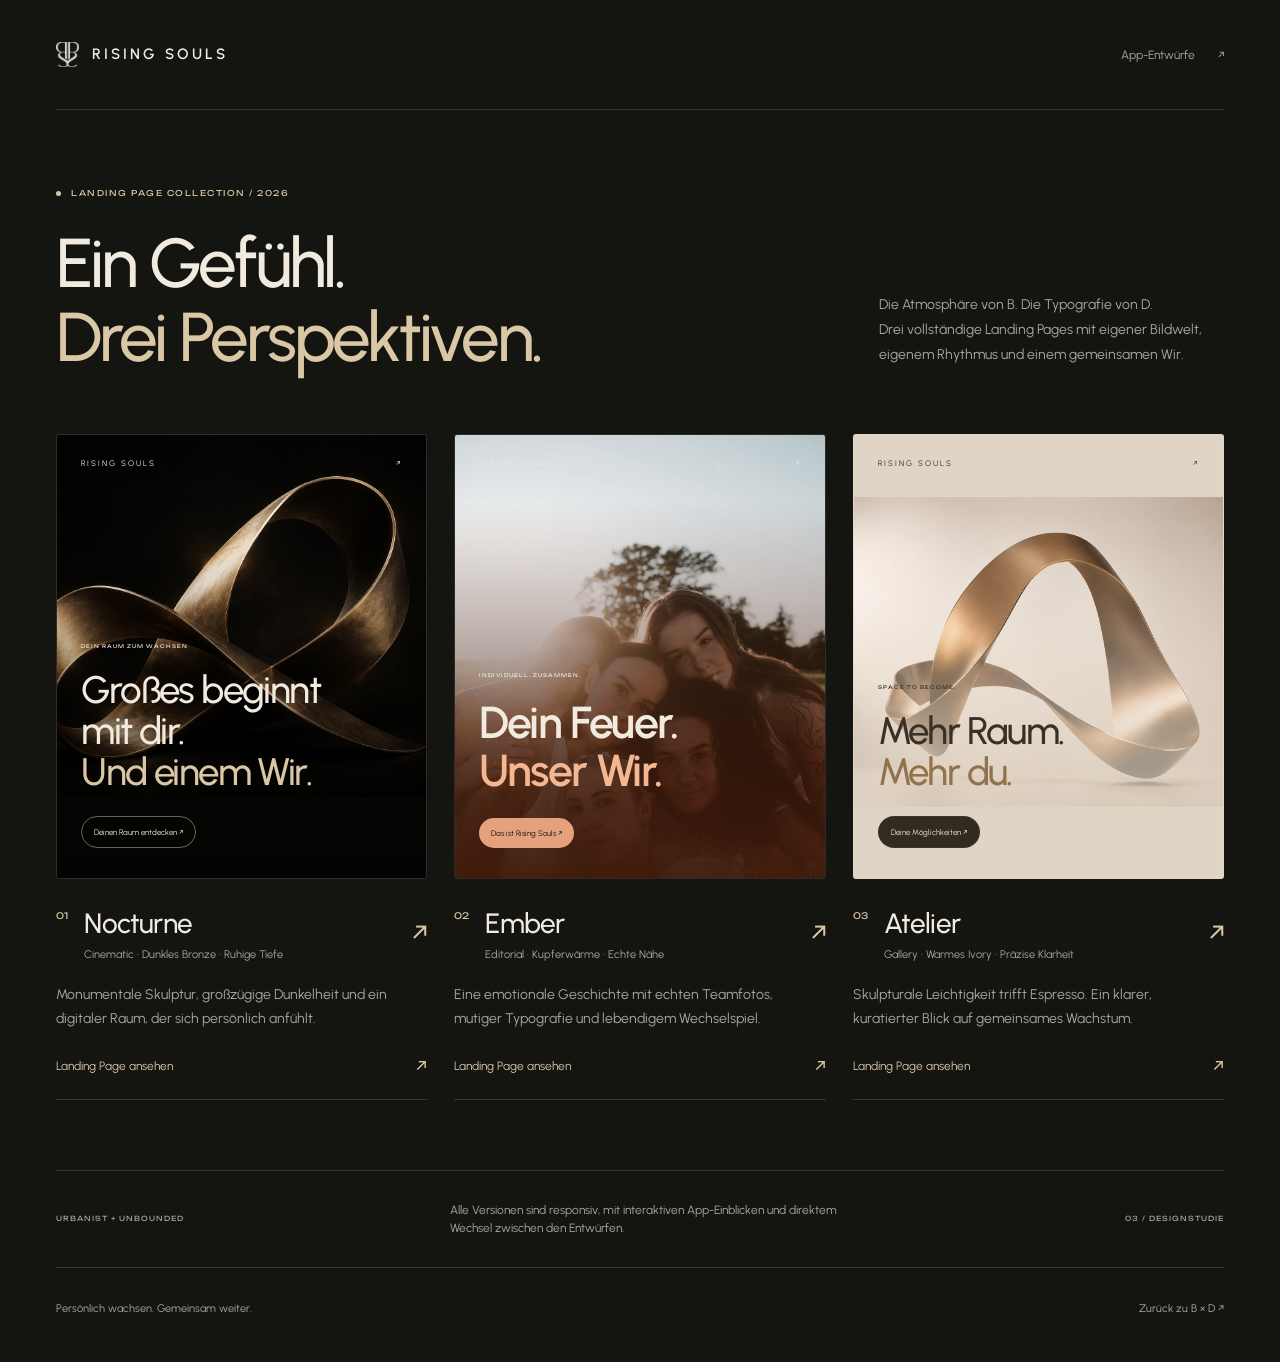
==== landing/index.html @ 6c79caba "Add three premium Rising Souls landing page concepts" ====
<!doctype html>
<html lang="de"><head><meta charset="utf-8"><meta name="viewport" content="width=device-width,initial-scale=1"><meta name="theme-color" content="#141411"><title>Rising Souls · Drei neue Perspektiven</title><meta name="description" content="Drei eigenständige Landing Pages für Rising Souls: Nocturne, Ember und Atelier. Entdecke und vergleiche die neuen Designrichtungen."><link rel="icon" href="../assets/logo-mark.png"><link rel="preconnect" href="https://fonts.googleapis.com"><link rel="preconnect" href="https://fonts.gstatic.com" crossorigin><link href="https://fonts.googleapis.com/css2?family=Unbounded:wght@300;400;500&family=Urbanist:wght@400;500;600;700&display=swap" rel="stylesheet"><link rel="stylesheet" href="gallery.css"></head><body><header><a class="brand" href="../"><img src="../assets/logo-mark.png" alt="">RISING SOULS</a><a href="../">App-Entwürfe <span>↗</span></a></header><main><div class="intro"><div><p class="eyebrow"><i></i> LANDING PAGE COLLECTION / 2026</p><h1>Ein Gefühl.<br><span>Drei Perspektiven.</span></h1></div><p>Die Atmosphäre von B. Die Typografie von D.<br>Drei vollständige Landing Pages mit eigener Bildwelt, eigenem Rhythmus und einem gemeinsamen Wir.</p></div><section class="collection" aria-label="Drei Landing-Page-Designs"><a class="concept nocturne" href="nocturne.html"><div class="concept-cover"><img src="assets/nocturne-sculpture.jpg" alt="Bronzene Skulptur vor tiefschwarzem Hintergrund" fetchpriority="high"><div class="cover-nav"><span>RISING SOULS</span><span>↗</span></div><div class="cover-copy"><small>DEIN RAUM ZUM WACHSEN</small><h2>Großes beginnt<br>mit dir.<br><em>Und einem Wir.</em></h2><span class="mini-button">Deinen Raum entdecken ↗</span></div></div><div class="concept-info"><span class="number">01</span><div><h3>Nocturne</h3><p>Cinematic · Dunkles Bronze · Ruhige Tiefe</p></div><span class="open-arrow">↗</span></div><p class="concept-description">Monumentale Skulptur, großzügige Dunkelheit und ein digitaler Raum, der sich persönlich anfühlt.</p><span class="view-link">Landing Page ansehen <span>↗</span></span></a><a class="concept ember" href="ember.html"><div class="concept-cover"><img src="assets/hero-huddle.jpg" alt="Rising Souls Teammitglieder eng verbunden"><div class="cover-nav"><span>RISING SOULS</span><span>↗</span></div><div class="cover-copy"><small>INDIVIDUELL. ZUSAMMEN.</small><h2>Dein Feuer.<br><em>Unser Wir.</em></h2><span class="mini-button">Das ist Rising Souls ↗</span></div></div><div class="concept-info"><span class="number">02</span><div><h3>Ember</h3><p>Editorial · Kupferwärme · Echte Nähe</p></div><span class="open-arrow">↗</span></div><p class="concept-description">Eine emotionale Geschichte mit echten Teamfotos, mutiger Typografie und lebendigem Wechselspiel.</p><span class="view-link">Landing Page ansehen <span>↗</span></span></a><a class="concept atelier" href="atelier.html"><div class="concept-cover"><img src="assets/atelier-sculpture.jpg" alt="Champagnerfarbene Skulptur in einer hellen Galerie"><div class="cover-nav"><span>RISING SOULS</span><span>↗</span></div><div class="cover-copy"><small>SPACE TO BECOME.</small><h2>Mehr Raum.<br><em>Mehr du.</em></h2><span class="mini-button">Deine Möglichkeiten ↗</span></div></div><div class="concept-info"><span class="number">03</span><div><h3>Atelier</h3><p>Gallery · Warmes Ivory · Präzise Klarheit</p></div><span class="open-arrow">↗</span></div><p class="concept-description">Skulpturale Leichtigkeit trifft Espresso. Ein klarer, kuratierter Blick auf gemeinsames Wachstum.</p><span class="view-link">Landing Page ansehen <span>↗</span></span></a></section><div class="collection-note"><span>URBANIST + UNBOUNDED</span><p>Alle Versionen sind responsiv, mit interaktiven App-Einblicken und direktem Wechsel zwischen den Entwürfen.</p><span>03 / DESIGNSTUDIE</span></div></main><footer><span>Persönlich wachsen. Gemeinsam weiter.</span><a href="../">Zurück zu B × D ↗</a></footer></body></html>
---- landing/gallery.css ----
:root{--bg:#141411;--ink:#f1ebdf;--muted:#aca79b;--line:#eee3c927;--gold:#d9c7a5}*{box-sizing:border-box}body{margin:0;padding:0 4.4%;background:var(--bg);color:var(--ink);font:16px/1.5 'Urbanist',sans-serif;-webkit-font-smoothing:antialiased}a{color:inherit;text-decoration:none}a:focus-visible{outline:2px solid var(--gold);outline-offset:7px}h1,h2,h3,p{margin:0}header{display:flex;align-items:center;justify-content:space-between;max-width:1500px;margin:auto;height:110px;border-bottom:1px solid var(--line)}.brand{display:flex;align-items:center;gap:13px;font-size:15px;letter-spacing:3px;font-weight:600}.brand img{width:23px;height:32px;object-fit:contain;filter:invert(1);opacity:.8}header>a:last-child{font-size:12px;color:var(--muted)}header>a>span{margin-left:20px}main{max-width:1500px;margin:auto}.intro{display:flex;justify-content:space-between;align-items:flex-end;gap:40px;padding:77px 0 60px}.eyebrow{font:8px/1.7 'Unbounded',sans-serif;letter-spacing:1.5px;color:var(--gold);display:flex;gap:10px;align-items:center;margin-bottom:25px}.eyebrow i{width:5px;height:5px;background:var(--gold);border-radius:50%}h1{font-size:clamp(43px,5.4vw,83px);line-height:1.07;font-weight:500;letter-spacing:-3px}h1 span{color:var(--gold)}.intro>p{font-size:14px;color:var(--muted);line-height:1.8;max-width:345px;margin-bottom:6px}.collection{display:grid;grid-template-columns:repeat(3,minmax(0,1fr));gap:27px}.concept{min-width:0;display:block}.concept-cover{aspect-ratio:4/4.8;position:relative;overflow:hidden;border:1px solid var(--line);border-radius:3px;background:#0b0b09}.concept-cover>img{position:absolute;width:100%;height:100%;object-fit:cover;transition:transform .8s}.concept:hover .concept-cover>img{transform:scale(1.04)}.concept-cover:after{content:'';position:absolute;inset:0;background:linear-gradient(0deg,#000b,transparent 80%)}.cover-nav{position:absolute;z-index:2;top:22px;left:24px;right:24px;display:flex;justify-content:space-between;font-size:8px;letter-spacing:2px}.cover-copy{position:absolute;left:24px;right:24px;bottom:30px;z-index:2}.cover-copy small{font:5px 'Unbounded',sans-serif;letter-spacing:1px}.cover-copy h2{font-size:clamp(26px,3vw,46px);letter-spacing:-1.6px;line-height:1.07;font-weight:500;margin:15px 0 23px}.cover-copy em{font-style:normal;color:var(--gold)}.mini-button{display:inline-flex;border:1px solid #cbb89788;border-radius:20px;padding:9px 12px;font-size:8px}.nocturne .concept-cover>img{object-position:60% 35%;height:82%}.ember .concept-cover>img{object-position:42% 50%;filter:saturate(.65)}.ember .concept-cover:after{background:linear-gradient(0deg,#431c0ce6,transparent 85%)}.ember .cover-copy h2{font-size:clamp(30px,3.5vw,55px);font-weight:600}.ember .cover-copy em{color:#f4b792}.ember .mini-button{background:#e3a17d;color:#201510;border:0}.atelier .concept-cover{background:#e0d4c4;color:#3b3027}.atelier .concept-cover>img{height:70%;top:14%;object-position:50% 50%}.atelier .concept-cover:after{background:linear-gradient(0deg,#e0d4c4 2%,transparent 80%)}.atelier .cover-copy{bottom:30px}.atelier .cover-copy em{color:#90734c}.atelier .mini-button{border-color:#5b453866;background:#332a22;color:#efe2cc}.concept-info{display:flex;align-items:center;gap:16px;padding-top:23px}.number{font:9px 'Unbounded',sans-serif;color:var(--gold);align-self:flex-start;padding-top:8px}.concept-info h3{font-size:28px;font-weight:500;letter-spacing:-.8px}.concept-info p{font-size:11px;color:var(--muted);margin-top:3px}.open-arrow{margin-left:auto;font-size:29px;transition:transform .3s;color:var(--gold)}.concept:hover .open-arrow{transform:translate(3px,-3px)}.concept-description{font-size:14px;color:var(--muted);margin:20px 0;max-width:350px;line-height:1.7}.view-link{font-size:12px;display:flex;align-items:center;justify-content:space-between;border-bottom:1px solid var(--line);padding-bottom:18px;color:var(--gold)}.view-link>span{font-size:20px}.collection-note{display:flex;align-items:center;justify-content:space-between;gap:30px;border-block:1px solid var(--line);margin-top:70px;padding:30px 0}.collection-note>span{font:7px 'Unbounded',sans-serif;letter-spacing:1px;color:var(--muted);white-space:nowrap}.collection-note>p{font-size:12px;max-width:410px;color:var(--muted)}footer{max-width:1500px;margin:auto;padding:33px 0 45px;display:flex;justify-content:space-between;color:var(--muted);font-size:11px}::selection{background:var(--gold);color:var(--bg)}@media(min-width:1650px){.cover-copy h2{font-size:48px}.ember .cover-copy h2{font-size:55px}}@media(max-width:950px){body{padding:0 30px}.intro{display:block;padding-top:60px}.intro>p{margin-top:28px;max-width:480px}.collection{gap:19px}.concept-info{gap:10px}.concept-info h3{font-size:24px}.concept-info p{font-size:9px}.cover-copy{left:17px;right:17px}.cover-nav{left:17px;right:17px;font-size:6px}.cover-copy small{font-size:4px}.cover-copy h2{font-size:30px}.ember .cover-copy h2{font-size:33px}.concept-description{font-size:12px}.collection-note>span:last-child{display:none}}@media(max-width:680px){body{padding:0 22px}header{height:85px}.brand{font-size:11px;letter-spacing:2px}.brand img{width:19px;height:28px}header>a:last-child{font-size:10px}header>a>span{margin-left:7px}.intro{padding:47px 0 39px}h1{font-size:47px;letter-spacing:-2px}.eyebrow{font-size:6px;letter-spacing:1px}.intro>p{font-size:14px;margin-top:23px}.collection{grid-template-columns:1fr;gap:43px}.concept-cover{aspect-ratio:1/1.05}.cover-copy{left:25px;right:25px;bottom:30px}.cover-nav{left:25px;right:25px;font-size:8px}.cover-copy small{font-size:6px}.cover-copy h2{font-size:45px}.ember .cover-copy h2{font-size:52px}.mini-button{font-size:9px;padding:10px 15px}.concept-info h3{font-size:28px}.concept-info p{font-size:11px}.concept-info{gap:15px;padding-top:19px}.concept-description{font-size:14px;max-width:100%;margin:14px 0}.collection-note{display:block;margin-top:43px;padding-block:25px}.collection-note p{margin-top:15px}footer{gap:25px;font-size:10px}.open-arrow{font-size:26px}}@media(prefers-reduced-motion:reduce){*{transition:none!important}}
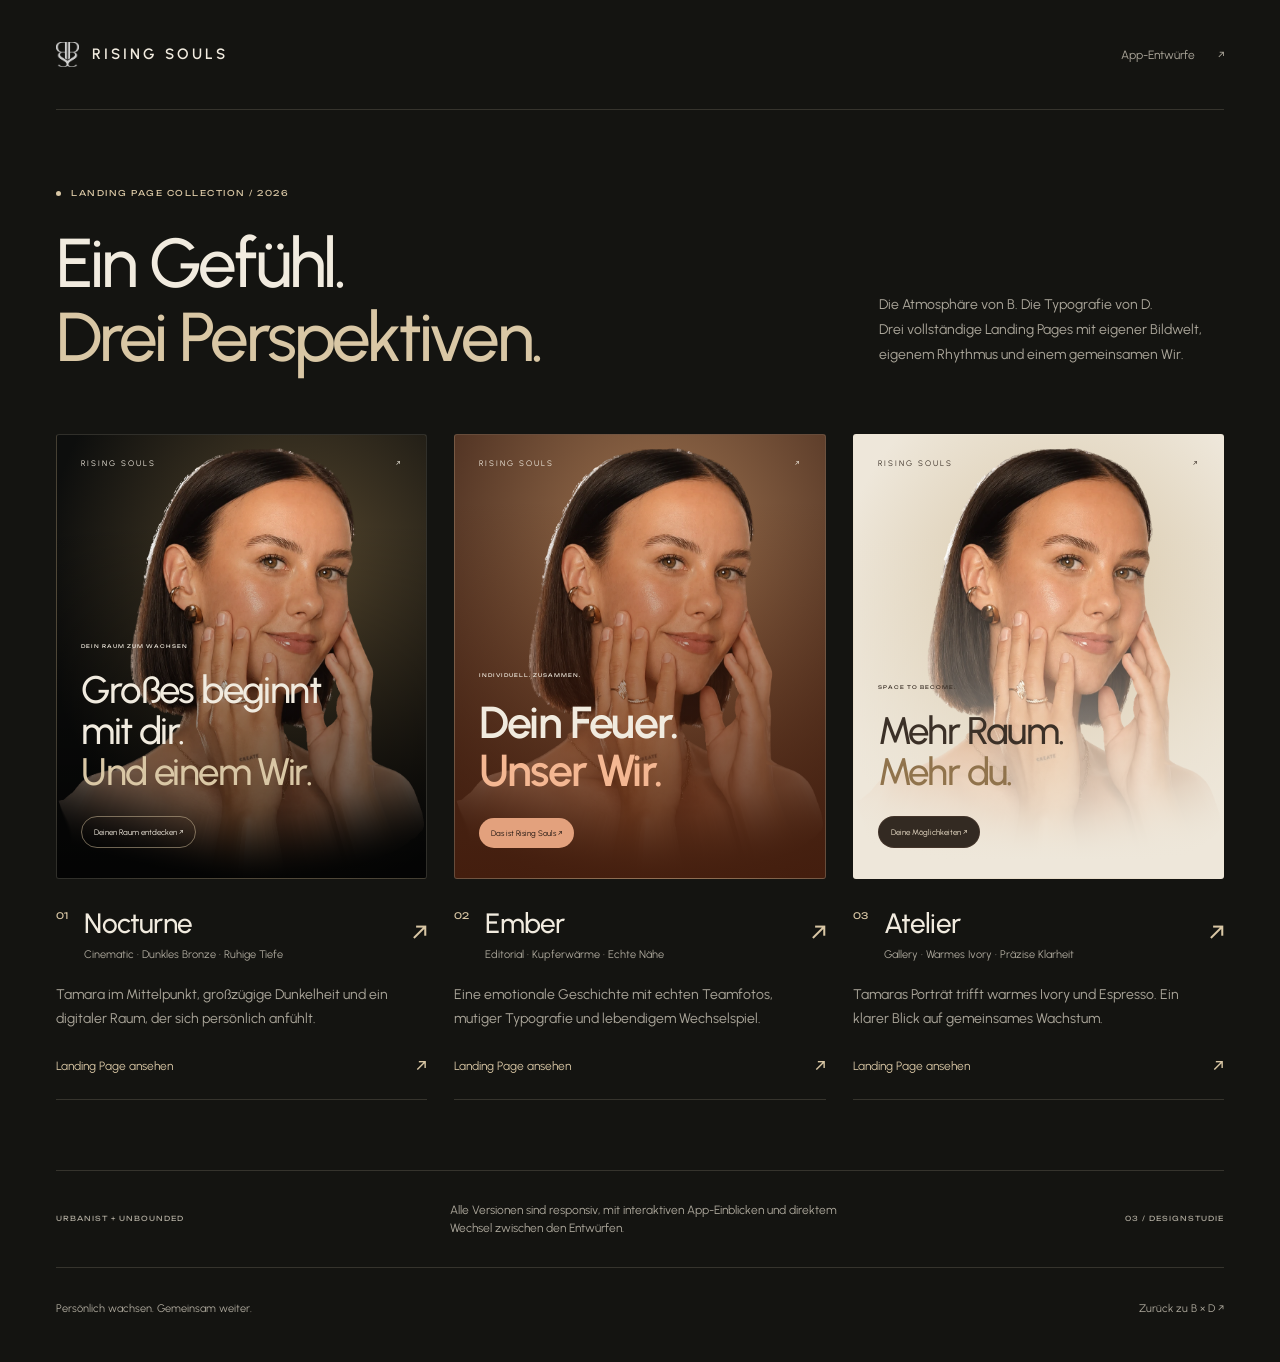
==== commit 3488ef99: "Use original Tamara hero portrait across landing concepts" ====
--- a/landing/index.html
+++ b/landing/index.html
@@ -1,2 +1,2 @@
 <!doctype html>
-<html lang="de"><head><meta charset="utf-8"><meta name="viewport" content="width=device-width,initial-scale=1"><meta name="theme-color" content="#141411"><title>Rising Souls · Drei neue Perspektiven</title><meta name="description" content="Drei eigenständige Landing Pages für Rising Souls: Nocturne, Ember und Atelier. Entdecke und vergleiche die neuen Designrichtungen."><link rel="icon" href="../assets/logo-mark.png"><link rel="preconnect" href="https://fonts.googleapis.com"><link rel="preconnect" href="https://fonts.gstatic.com" crossorigin><link href="https://fonts.googleapis.com/css2?family=Unbounded:wght@300;400;500&family=Urbanist:wght@400;500;600;700&display=swap" rel="stylesheet"><link rel="stylesheet" href="gallery.css"></head><body><header><a class="brand" href="../"><img src="../assets/logo-mark.png" alt="">RISING SOULS</a><a href="../">App-Entwürfe <span>↗</span></a></header><main><div class="intro"><div><p class="eyebrow"><i></i> LANDING PAGE COLLECTION / 2026</p><h1>Ein Gefühl.<br><span>Drei Perspektiven.</span></h1></div><p>Die Atmosphäre von B. Die Typografie von D.<br>Drei vollständige Landing Pages mit eigener Bildwelt, eigenem Rhythmus und einem gemeinsamen Wir.</p></div><section class="collection" aria-label="Drei Landing-Page-Designs"><a class="concept nocturne" href="nocturne.html"><div class="concept-cover"><img src="assets/nocturne-sculpture.jpg" alt="Bronzene Skulptur vor tiefschwarzem Hintergrund" fetchpriority="high"><div class="cover-nav"><span>RISING SOULS</span><span>↗</span></div><div class="cover-copy"><small>DEIN RAUM ZUM WACHSEN</small><h2>Großes beginnt<br>mit dir.<br><em>Und einem Wir.</em></h2><span class="mini-button">Deinen Raum entdecken ↗</span></div></div><div class="concept-info"><span class="number">01</span><div><h3>Nocturne</h3><p>Cinematic · Dunkles Bronze · Ruhige Tiefe</p></div><span class="open-arrow">↗</span></div><p class="concept-description">Monumentale Skulptur, großzügige Dunkelheit und ein digitaler Raum, der sich persönlich anfühlt.</p><span class="view-link">Landing Page ansehen <span>↗</span></span></a><a class="concept ember" href="ember.html"><div class="concept-cover"><img src="assets/hero-huddle.jpg" alt="Rising Souls Teammitglieder eng verbunden"><div class="cover-nav"><span>RISING SOULS</span><span>↗</span></div><div class="cover-copy"><small>INDIVIDUELL. ZUSAMMEN.</small><h2>Dein Feuer.<br><em>Unser Wir.</em></h2><span class="mini-button">Das ist Rising Souls ↗</span></div></div><div class="concept-info"><span class="number">02</span><div><h3>Ember</h3><p>Editorial · Kupferwärme · Echte Nähe</p></div><span class="open-arrow">↗</span></div><p class="concept-description">Eine emotionale Geschichte mit echten Teamfotos, mutiger Typografie und lebendigem Wechselspiel.</p><span class="view-link">Landing Page ansehen <span>↗</span></span></a><a class="concept atelier" href="atelier.html"><div class="concept-cover"><img src="assets/atelier-sculpture.jpg" alt="Champagnerfarbene Skulptur in einer hellen Galerie"><div class="cover-nav"><span>RISING SOULS</span><span>↗</span></div><div class="cover-copy"><small>SPACE TO BECOME.</small><h2>Mehr Raum.<br><em>Mehr du.</em></h2><span class="mini-button">Deine Möglichkeiten ↗</span></div></div><div class="concept-info"><span class="number">03</span><div><h3>Atelier</h3><p>Gallery · Warmes Ivory · Präzise Klarheit</p></div><span class="open-arrow">↗</span></div><p class="concept-description">Skulpturale Leichtigkeit trifft Espresso. Ein klarer, kuratierter Blick auf gemeinsames Wachstum.</p><span class="view-link">Landing Page ansehen <span>↗</span></span></a></section><div class="collection-note"><span>URBANIST + UNBOUNDED</span><p>Alle Versionen sind responsiv, mit interaktiven App-Einblicken und direktem Wechsel zwischen den Entwürfen.</p><span>03 / DESIGNSTUDIE</span></div></main><footer><span>Persönlich wachsen. Gemeinsam weiter.</span><a href="../">Zurück zu B × D ↗</a></footer></body></html>
+<html lang="de"><head><meta charset="utf-8"><meta name="viewport" content="width=device-width,initial-scale=1"><meta name="theme-color" content="#141411"><title>Rising Souls · Drei neue Perspektiven</title><meta name="description" content="Drei eigenständige Landing Pages für Rising Souls: Nocturne, Ember und Atelier. Entdecke und vergleiche die neuen Designrichtungen."><link rel="icon" href="../assets/logo-mark.png"><link rel="preconnect" href="https://fonts.googleapis.com"><link rel="preconnect" href="https://fonts.gstatic.com" crossorigin><link href="https://fonts.googleapis.com/css2?family=Unbounded:wght@300;400;500&family=Urbanist:wght@400;500;600;700&display=swap" rel="stylesheet"><link rel="stylesheet" href="gallery.css"></head><body><header><a class="brand" href="../"><img src="../assets/logo-mark.png" alt="">RISING SOULS</a><a href="../">App-Entwürfe <span>↗</span></a></header><main><div class="intro"><div><p class="eyebrow"><i></i> LANDING PAGE COLLECTION / 2026</p><h1>Ein Gefühl.<br><span>Drei Perspektiven.</span></h1></div><p>Die Atmosphäre von B. Die Typografie von D.<br>Drei vollständige Landing Pages mit eigener Bildwelt, eigenem Rhythmus und einem gemeinsamen Wir.</p></div><section class="collection" aria-label="Drei Landing-Page-Designs"><a class="concept nocturne" href="nocturne.html"><div class="concept-cover"><img src="assets/hero-tamara.png" alt="Tamara von Rising Souls" fetchpriority="high" width="1031" height="1206"><div class="cover-nav"><span>RISING SOULS</span><span>↗</span></div><div class="cover-copy"><small>DEIN RAUM ZUM WACHSEN</small><h2>Großes beginnt<br>mit dir.<br><em>Und einem Wir.</em></h2><span class="mini-button">Deinen Raum entdecken ↗</span></div></div><div class="concept-info"><span class="number">01</span><div><h3>Nocturne</h3><p>Cinematic · Dunkles Bronze · Ruhige Tiefe</p></div><span class="open-arrow">↗</span></div><p class="concept-description">Tamara im Mittelpunkt, großzügige Dunkelheit und ein digitaler Raum, der sich persönlich anfühlt.</p><span class="view-link">Landing Page ansehen <span>↗</span></span></a><a class="concept ember" href="ember.html"><div class="concept-cover"><img src="assets/hero-tamara.png" alt="Tamara von Rising Souls" width="1031" height="1206"><div class="cover-nav"><span>RISING SOULS</span><span>↗</span></div><div class="cover-copy"><small>INDIVIDUELL. ZUSAMMEN.</small><h2>Dein Feuer.<br><em>Unser Wir.</em></h2><span class="mini-button">Das ist Rising Souls ↗</span></div></div><div class="concept-info"><span class="number">02</span><div><h3>Ember</h3><p>Editorial · Kupferwärme · Echte Nähe</p></div><span class="open-arrow">↗</span></div><p class="concept-description">Eine emotionale Geschichte mit echten Teamfotos, mutiger Typografie und lebendigem Wechselspiel.</p><span class="view-link">Landing Page ansehen <span>↗</span></span></a><a class="concept atelier" href="atelier.html"><div class="concept-cover"><img src="assets/hero-tamara.png" alt="Tamara von Rising Souls" width="1031" height="1206"><div class="cover-nav"><span>RISING SOULS</span><span>↗</span></div><div class="cover-copy"><small>SPACE TO BECOME.</small><h2>Mehr Raum.<br><em>Mehr du.</em></h2><span class="mini-button">Deine Möglichkeiten ↗</span></div></div><div class="concept-info"><span class="number">03</span><div><h3>Atelier</h3><p>Gallery · Warmes Ivory · Präzise Klarheit</p></div><span class="open-arrow">↗</span></div><p class="concept-description">Tamaras Porträt trifft warmes Ivory und Espresso. Ein klarer Blick auf gemeinsames Wachstum.</p><span class="view-link">Landing Page ansehen <span>↗</span></span></a></section><div class="collection-note"><span>URBANIST + UNBOUNDED</span><p>Alle Versionen sind responsiv, mit interaktiven App-Einblicken und direktem Wechsel zwischen den Entwürfen.</p><span>03 / DESIGNSTUDIE</span></div></main><footer><span>Persönlich wachsen. Gemeinsam weiter.</span><a href="../">Zurück zu B × D ↗</a></footer></body></html>
--- a/landing/gallery.css
+++ b/landing/gallery.css
@@ -1 +1,8 @@
 :root{--bg:#141411;--ink:#f1ebdf;--muted:#aca79b;--line:#eee3c927;--gold:#d9c7a5}*{box-sizing:border-box}body{margin:0;padding:0 4.4%;background:var(--bg);color:var(--ink);font:16px/1.5 'Urbanist',sans-serif;-webkit-font-smoothing:antialiased}a{color:inherit;text-decoration:none}a:focus-visible{outline:2px solid var(--gold);outline-offset:7px}h1,h2,h3,p{margin:0}header{display:flex;align-items:center;justify-content:space-between;max-width:1500px;margin:auto;height:110px;border-bottom:1px solid var(--line)}.brand{display:flex;align-items:center;gap:13px;font-size:15px;letter-spacing:3px;font-weight:600}.brand img{width:23px;height:32px;object-fit:contain;filter:invert(1);opacity:.8}header>a:last-child{font-size:12px;color:var(--muted)}header>a>span{margin-left:20px}main{max-width:1500px;margin:auto}.intro{display:flex;justify-content:space-between;align-items:flex-end;gap:40px;padding:77px 0 60px}.eyebrow{font:8px/1.7 'Unbounded',sans-serif;letter-spacing:1.5px;color:var(--gold);display:flex;gap:10px;align-items:center;margin-bottom:25px}.eyebrow i{width:5px;height:5px;background:var(--gold);border-radius:50%}h1{font-size:clamp(43px,5.4vw,83px);line-height:1.07;font-weight:500;letter-spacing:-3px}h1 span{color:var(--gold)}.intro>p{font-size:14px;color:var(--muted);line-height:1.8;max-width:345px;margin-bottom:6px}.collection{display:grid;grid-template-columns:repeat(3,minmax(0,1fr));gap:27px}.concept{min-width:0;display:block}.concept-cover{aspect-ratio:4/4.8;position:relative;overflow:hidden;border:1px solid var(--line);border-radius:3px;background:#0b0b09}.concept-cover>img{position:absolute;width:100%;height:100%;object-fit:cover;transition:transform .8s}.concept:hover .concept-cover>img{transform:scale(1.04)}.concept-cover:after{content:'';position:absolute;inset:0;background:linear-gradient(0deg,#000b,transparent 80%)}.cover-nav{position:absolute;z-index:2;top:22px;left:24px;right:24px;display:flex;justify-content:space-between;font-size:8px;letter-spacing:2px}.cover-copy{position:absolute;left:24px;right:24px;bottom:30px;z-index:2}.cover-copy small{font:5px 'Unbounded',sans-serif;letter-spacing:1px}.cover-copy h2{font-size:clamp(26px,3vw,46px);letter-spacing:-1.6px;line-height:1.07;font-weight:500;margin:15px 0 23px}.cover-copy em{font-style:normal;color:var(--gold)}.mini-button{display:inline-flex;border:1px solid #cbb89788;border-radius:20px;padding:9px 12px;font-size:8px}.nocturne .concept-cover>img{object-position:60% 35%;height:82%}.ember .concept-cover>img{object-position:42% 50%;filter:saturate(.65)}.ember .concept-cover:after{background:linear-gradient(0deg,#431c0ce6,transparent 85%)}.ember .cover-copy h2{font-size:clamp(30px,3.5vw,55px);font-weight:600}.ember .cover-copy em{color:#f4b792}.ember .mini-button{background:#e3a17d;color:#201510;border:0}.atelier .concept-cover{background:#e0d4c4;color:#3b3027}.atelier .concept-cover>img{height:70%;top:14%;object-position:50% 50%}.atelier .concept-cover:after{background:linear-gradient(0deg,#e0d4c4 2%,transparent 80%)}.atelier .cover-copy{bottom:30px}.atelier .cover-copy em{color:#90734c}.atelier .mini-button{border-color:#5b453866;background:#332a22;color:#efe2cc}.concept-info{display:flex;align-items:center;gap:16px;padding-top:23px}.number{font:9px 'Unbounded',sans-serif;color:var(--gold);align-self:flex-start;padding-top:8px}.concept-info h3{font-size:28px;font-weight:500;letter-spacing:-.8px}.concept-info p{font-size:11px;color:var(--muted);margin-top:3px}.open-arrow{margin-left:auto;font-size:29px;transition:transform .3s;color:var(--gold)}.concept:hover .open-arrow{transform:translate(3px,-3px)}.concept-description{font-size:14px;color:var(--muted);margin:20px 0;max-width:350px;line-height:1.7}.view-link{font-size:12px;display:flex;align-items:center;justify-content:space-between;border-bottom:1px solid var(--line);padding-bottom:18px;color:var(--gold)}.view-link>span{font-size:20px}.collection-note{display:flex;align-items:center;justify-content:space-between;gap:30px;border-block:1px solid var(--line);margin-top:70px;padding:30px 0}.collection-note>span{font:7px 'Unbounded',sans-serif;letter-spacing:1px;color:var(--muted);white-space:nowrap}.collection-note>p{font-size:12px;max-width:410px;color:var(--muted)}footer{max-width:1500px;margin:auto;padding:33px 0 45px;display:flex;justify-content:space-between;color:var(--muted);font-size:11px}::selection{background:var(--gold);color:var(--bg)}@media(min-width:1650px){.cover-copy h2{font-size:48px}.ember .cover-copy h2{font-size:55px}}@media(max-width:950px){body{padding:0 30px}.intro{display:block;padding-top:60px}.intro>p{margin-top:28px;max-width:480px}.collection{gap:19px}.concept-info{gap:10px}.concept-info h3{font-size:24px}.concept-info p{font-size:9px}.cover-copy{left:17px;right:17px}.cover-nav{left:17px;right:17px;font-size:6px}.cover-copy small{font-size:4px}.cover-copy h2{font-size:30px}.ember .cover-copy h2{font-size:33px}.concept-description{font-size:12px}.collection-note>span:last-child{display:none}}@media(max-width:680px){body{padding:0 22px}header{height:85px}.brand{font-size:11px;letter-spacing:2px}.brand img{width:19px;height:28px}header>a:last-child{font-size:10px}header>a>span{margin-left:7px}.intro{padding:47px 0 39px}h1{font-size:47px;letter-spacing:-2px}.eyebrow{font-size:6px;letter-spacing:1px}.intro>p{font-size:14px;margin-top:23px}.collection{grid-template-columns:1fr;gap:43px}.concept-cover{aspect-ratio:1/1.05}.cover-copy{left:25px;right:25px;bottom:30px}.cover-nav{left:25px;right:25px;font-size:8px}.cover-copy small{font-size:6px}.cover-copy h2{font-size:45px}.ember .cover-copy h2{font-size:52px}.mini-button{font-size:9px;padding:10px 15px}.concept-info h3{font-size:28px}.concept-info p{font-size:11px}.concept-info{gap:15px;padding-top:19px}.concept-description{font-size:14px;max-width:100%;margin:14px 0}.collection-note{display:block;margin-top:43px;padding-block:25px}.collection-note p{margin-top:15px}footer{gap:25px;font-size:10px}.open-arrow{font-size:26px}}@media(prefers-reduced-motion:reduce){*{transition:none!important}}
+
+/* The three previews share Tamara's original, unedited portrait. */
+.collection .concept-cover>img{inset:0;width:100%;height:100%;object-fit:contain;object-position:center bottom;filter:none}
+.nocturne .concept-cover{background:radial-gradient(ellipse at 65% 35%,#5b4b30,#0d0e0d 75%)}
+.ember .concept-cover{background:radial-gradient(ellipse at 55% 34%,#a57954,#4d3021 85%)}
+.atelier .concept-cover{background:radial-gradient(ellipse at 55% 45%,#d3c09e,#eee7da 80%)}
+.atelier .concept-cover:after{background:linear-gradient(0deg,#eee7da 4%,#eee7da55 45%,transparent 78%)}
